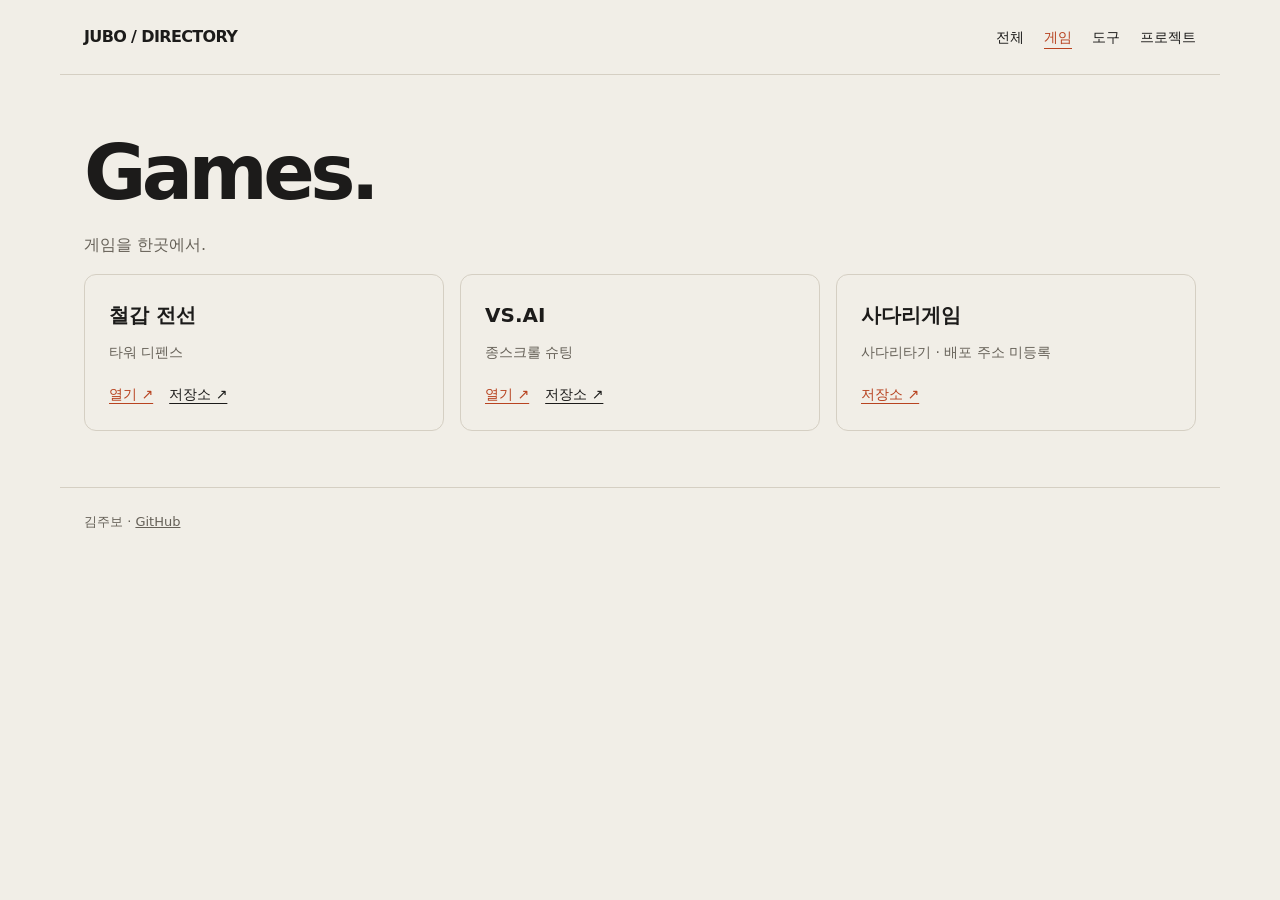
==== games/index.html @ 974c372d "Organize project directory into games, tools and projects; nest portfolio and resume under tools" ====
<!doctype html><html lang="ko"><head><meta charset="utf-8"><meta name="viewport" content="width=device-width,initial-scale=1"><title>Games. — JUBO</title><meta name="description" content="게임을 한곳에서."><link rel="stylesheet" href="../catalog.css"></head><body><header><a href="../">JUBO / DIRECTORY</a><nav aria-label="용도별 메뉴"><a href="../">전체</a><a href="../games/" aria-current="page">게임</a><a href="../tools/">도구</a><a href="../projects/">프로젝트</a></nav></header><main><h1>Games.</h1><p class="intro">게임을 한곳에서.</p><div class="grid"><article class="item"><h3>철갑 전선</h3><p class="desc">타워 디펜스</p><div class="links"><a href="https://kimjubo.github.io/cheolgap-jeonseon/">열기 ↗</a><a href="https://github.com/kimjubo/cheolgap-jeonseon">저장소 ↗</a></div></article><article class="item"><h3>VS.AI</h3><p class="desc">종스크롤 슈팅</p><div class="links"><a href="https://kimjubo.github.io/vs-ai/">열기 ↗</a><a href="https://github.com/kimjubo/vs-ai">저장소 ↗</a></div></article><article class="item"><h3>사다리게임</h3><p class="desc">사다리타기 · 배포 주소 미등록</p><div class="links"><a href="https://github.com/kimjubo/laddergame">저장소 ↗</a></div></article></div></main><footer>김주보 · <a href="https://github.com/kimjubo">GitHub</a></footer></body></html>
---- catalog.css ----
:root{color-scheme:light;--bg:#f1eee7;--ink:#1c1b1a;--muted:#666158;--line:#d5cfc3;--accent:#b84320}*{box-sizing:border-box}body{margin:0;background:var(--bg);color:var(--ink);font:16px/1.6 system-ui,-apple-system,sans-serif}a{color:inherit}header,main,footer{max-width:1160px;margin:auto;padding:24px}header{display:flex;align-items:center;justify-content:space-between;gap:20px;border-bottom:1px solid var(--line)}header>a{font-weight:800;letter-spacing:-.04em;text-decoration:none}nav{display:flex;flex-wrap:wrap;gap:20px;font-size:14px}nav a{text-decoration:none}nav a[aria-current=page]{color:var(--accent);text-decoration:underline;text-underline-offset:6px}main{padding-top:56px;padding-bottom:56px}h1{font-size:clamp(38px,8vw,76px);line-height:1.1;letter-spacing:-.06em;margin:0 0 18px}h2{font-size:20px;margin:40px 0 16px}.intro,small,.desc{color:var(--muted)}.grid{display:grid;grid-template-columns:repeat(auto-fit,minmax(min(100%,260px),1fr));gap:16px}.item{padding:24px;border:1px solid var(--line);border-radius:12px;min-width:0;display:flex;flex-direction:column}.item h3{margin:0 0 10px;font-size:20px}.item p{margin:0 0 20px;font-size:14px}.links{margin-top:auto;display:flex;flex-wrap:wrap;gap:16px;font-size:14px}.links a{text-underline-offset:4px}.links a:first-child{color:var(--accent)}footer{border-top:1px solid var(--line);font-size:13px;color:var(--muted)}a:focus-visible{outline:3px solid var(--accent);outline-offset:5px}@media(max-width:480px){header{align-items:flex-start;flex-direction:column;gap:14px}header,main,footer{padding-left:20px;padding-right:20px}main{padding-top:36px}nav{gap:18px}}
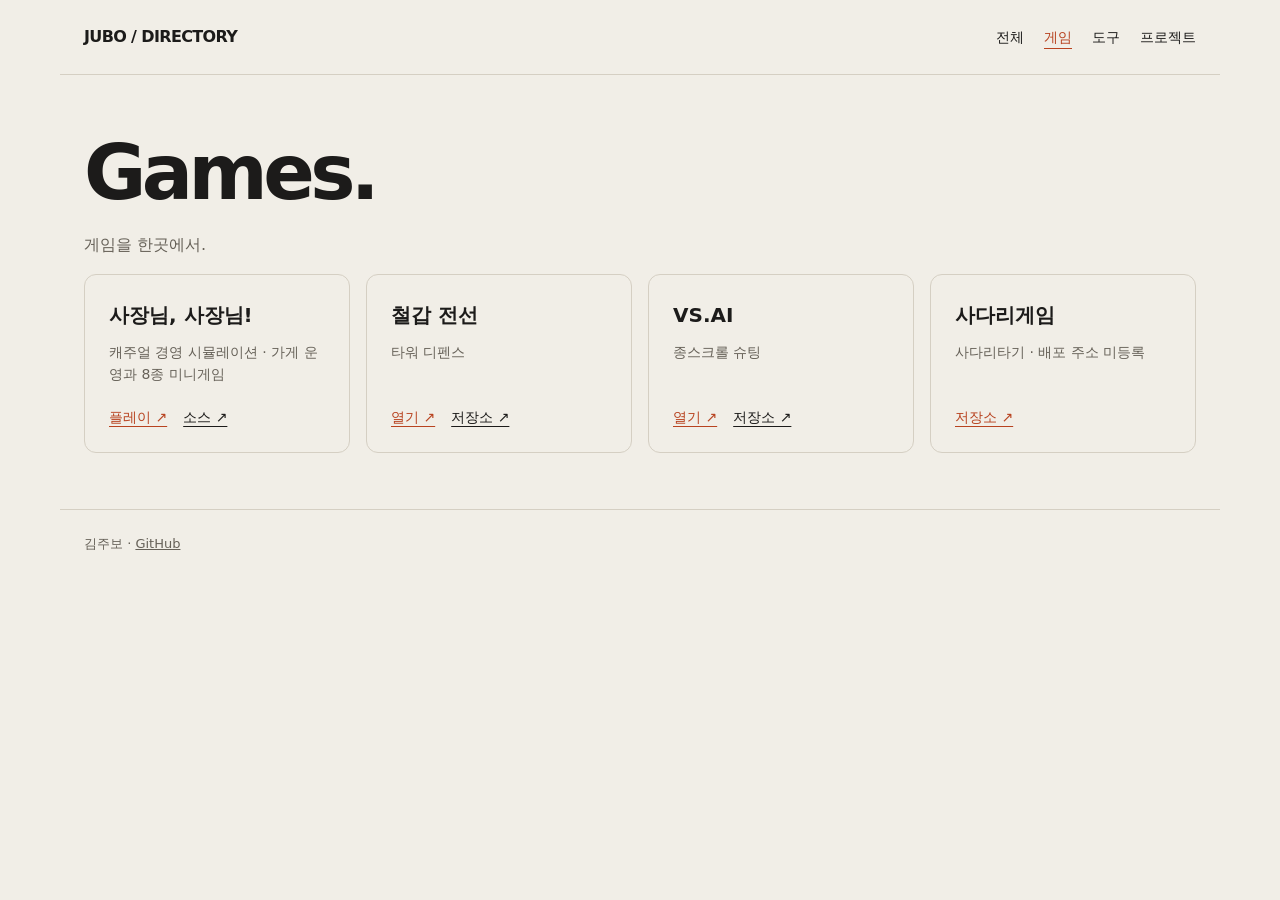
==== commit 228f3cea: "Add 사장님 사장님 browser management game with eight minigames" ====
--- a/games/index.html
+++ b/games/index.html
@@ -1 +1 @@
-<!doctype html><html lang="ko"><head><meta charset="utf-8"><meta name="viewport" content="width=device-width,initial-scale=1"><title>Games. — JUBO</title><meta name="description" content="게임을 한곳에서."><link rel="stylesheet" href="../catalog.css"></head><body><header><a href="../">JUBO / DIRECTORY</a><nav aria-label="용도별 메뉴"><a href="../">전체</a><a href="../games/" aria-current="page">게임</a><a href="../tools/">도구</a><a href="../projects/">프로젝트</a></nav></header><main><h1>Games.</h1><p class="intro">게임을 한곳에서.</p><div class="grid"><article class="item"><h3>철갑 전선</h3><p class="desc">타워 디펜스</p><div class="links"><a href="https://kimjubo.github.io/cheolgap-jeonseon/">열기 ↗</a><a href="https://github.com/kimjubo/cheolgap-jeonseon">저장소 ↗</a></div></article><article class="item"><h3>VS.AI</h3><p class="desc">종스크롤 슈팅</p><div class="links"><a href="https://kimjubo.github.io/vs-ai/">열기 ↗</a><a href="https://github.com/kimjubo/vs-ai">저장소 ↗</a></div></article><article class="item"><h3>사다리게임</h3><p class="desc">사다리타기 · 배포 주소 미등록</p><div class="links"><a href="https://github.com/kimjubo/laddergame">저장소 ↗</a></div></article></div></main><footer>김주보 · <a href="https://github.com/kimjubo">GitHub</a></footer></body></html>+<!doctype html><html lang="ko"><head><meta charset="utf-8"><meta name="viewport" content="width=device-width,initial-scale=1"><title>Games. — JUBO</title><meta name="description" content="게임을 한곳에서."><link rel="stylesheet" href="../catalog.css"></head><body><header><a href="../">JUBO / DIRECTORY</a><nav aria-label="용도별 메뉴"><a href="../">전체</a><a href="../games/" aria-current="page">게임</a><a href="../tools/">도구</a><a href="../projects/">프로젝트</a></nav></header><main><h1>Games.</h1><p class="intro">게임을 한곳에서.</p><div class="grid"><article class="item"><h3>사장님, 사장님!</h3><p class="desc">캐주얼 경영 시뮬레이션 · 가게 운영과 8종 미니게임</p><div class="links"><a href="./boss/">플레이 ↗</a><a href="https://github.com/kimjubo/jubo-tools/tree/main/games/boss">소스 ↗</a></div></article><article class="item"><h3>철갑 전선</h3><p class="desc">타워 디펜스</p><div class="links"><a href="https://kimjubo.github.io/cheolgap-jeonseon/">열기 ↗</a><a href="https://github.com/kimjubo/cheolgap-jeonseon">저장소 ↗</a></div></article><article class="item"><h3>VS.AI</h3><p class="desc">종스크롤 슈팅</p><div class="links"><a href="https://kimjubo.github.io/vs-ai/">열기 ↗</a><a href="https://github.com/kimjubo/vs-ai">저장소 ↗</a></div></article><article class="item"><h3>사다리게임</h3><p class="desc">사다리타기 · 배포 주소 미등록</p><div class="links"><a href="https://github.com/kimjubo/laddergame">저장소 ↗</a></div></article></div></main><footer>김주보 · <a href="https://github.com/kimjubo">GitHub</a></footer></body></html>
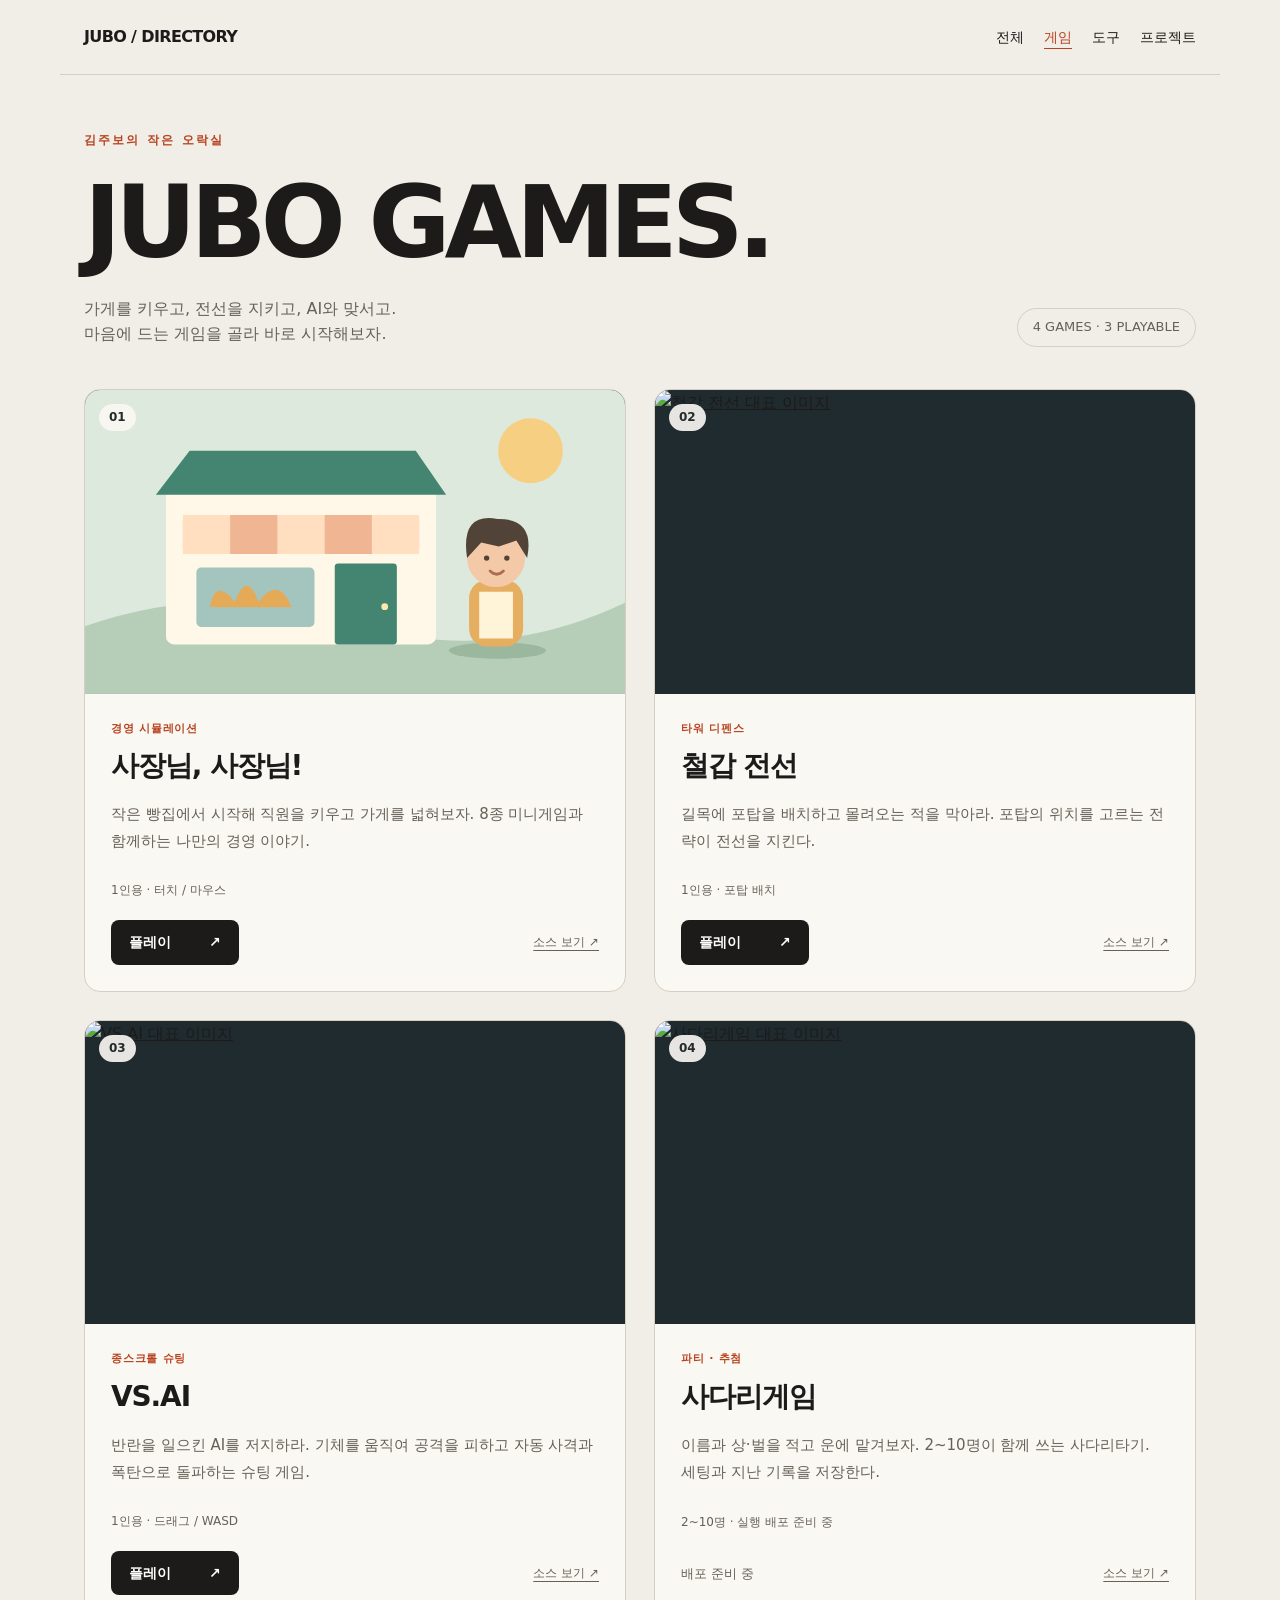
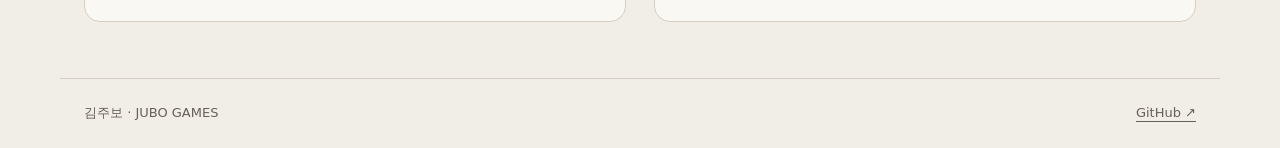
==== commit 32d94e95: "Redesign games hub with thumbnails, descriptions and play links" ====
--- a/games/index.html
+++ b/games/index.html
@@ -1 +1,10 @@
-<!doctype html><html lang="ko"><head><meta charset="utf-8"><meta name="viewport" content="width=device-width,initial-scale=1"><title>Games. — JUBO</title><meta name="description" content="게임을 한곳에서."><link rel="stylesheet" href="../catalog.css"></head><body><header><a href="../">JUBO / DIRECTORY</a><nav aria-label="용도별 메뉴"><a href="../">전체</a><a href="../games/" aria-current="page">게임</a><a href="../tools/">도구</a><a href="../projects/">프로젝트</a></nav></header><main><h1>Games.</h1><p class="intro">게임을 한곳에서.</p><div class="grid"><article class="item"><h3>사장님, 사장님!</h3><p class="desc">캐주얼 경영 시뮬레이션 · 가게 운영과 8종 미니게임</p><div class="links"><a href="./boss/">플레이 ↗</a><a href="https://github.com/kimjubo/jubo-tools/tree/main/games/boss">소스 ↗</a></div></article><article class="item"><h3>철갑 전선</h3><p class="desc">타워 디펜스</p><div class="links"><a href="https://kimjubo.github.io/cheolgap-jeonseon/">열기 ↗</a><a href="https://github.com/kimjubo/cheolgap-jeonseon">저장소 ↗</a></div></article><article class="item"><h3>VS.AI</h3><p class="desc">종스크롤 슈팅</p><div class="links"><a href="https://kimjubo.github.io/vs-ai/">열기 ↗</a><a href="https://github.com/kimjubo/vs-ai">저장소 ↗</a></div></article><article class="item"><h3>사다리게임</h3><p class="desc">사다리타기 · 배포 주소 미등록</p><div class="links"><a href="https://github.com/kimjubo/laddergame">저장소 ↗</a></div></article></div></main><footer>김주보 · <a href="https://github.com/kimjubo">GitHub</a></footer></body></html>+<!doctype html>
+<html lang="ko"><head><meta charset="utf-8"><meta name="viewport" content="width=device-width,initial-scale=1"><title>JUBO GAMES · 김주보의 웹게임 모음</title><meta name="description" content="사장님, 사장님! · 철갑 전선 · VS.AI · 사다리게임. 김주보의 웹게임을 한곳에서 만나보자."><meta name="theme-color" content="#f1eee7"><link rel="stylesheet" href="../catalog.css"><style>
+header,main,footer{max-width:1160px}.masthead{display:flex;align-items:end;justify-content:space-between;gap:24px;margin-bottom:42px}.eyebrow{font-size:12px;letter-spacing:.18em;font-weight:750;color:var(--accent);margin:0 0 18px}h1{font-size:clamp(48px,9vw,100px);margin-bottom:18px}.intro{margin:0;max-width:510px;font-size:16px}.count{white-space:nowrap;font-size:13px;color:var(--muted);border:1px solid var(--line);padding:8px 15px;border-radius:30px}.games-grid{display:grid;grid-template-columns:repeat(2,minmax(0,1fr));gap:28px}.game{border:1px solid var(--line);border-radius:16px;overflow:hidden;background:#faf8f3;min-width:0;display:flex;flex-direction:column}.cover{display:block;position:relative;aspect-ratio:16/9;background:#202b30;overflow:hidden}.cover img,.cover svg{display:block;width:100%;height:100%;object-fit:cover;transition:transform .25s}.cover:hover img,.cover:hover svg{transform:scale(1.025)}.number{position:absolute;top:14px;left:14px;border-radius:20px;padding:4px 10px;background:#faf8f3e8;color:#252b28;font-size:12px;font-weight:800}.details{padding:26px;display:flex;flex:1;flex-direction:column}.genre{font-size:11px;font-weight:750;letter-spacing:.07em;color:var(--accent)}.game h2{font-size:28px;letter-spacing:-.04em;margin:7px 0 12px}.desc{font-size:15px;line-height:1.8;margin:0 0 18px}.hint{font-size:12px;color:var(--muted);margin:auto 0 20px;padding-top:8px}.actions{display:flex;align-items:center;justify-content:space-between;gap:16px}.play{display:flex;justify-content:space-between;gap:38px;align-items:center;padding:11px 18px;background:var(--ink);color:#fff;text-decoration:none;border-radius:8px;font-size:14px;font-weight:650}.play:hover{background:var(--accent)}.source{font-size:12px;color:var(--muted);text-underline-offset:4px}.pending{font-size:13px;color:var(--muted);padding:11px 0}footer{display:flex;justify-content:space-between;gap:20px}footer a{text-underline-offset:4px}@media(max-width:640px){.masthead{align-items:start;flex-direction:column;gap:18px;margin-bottom:28px}.games-grid{grid-template-columns:1fr;gap:22px}.details{padding:22px}.game h2{font-size:25px}main{padding-top:36px;padding-bottom:40px}.intro{font-size:14px}footer{flex-wrap:wrap}}@media(prefers-reduced-motion:reduce){.cover img,.cover svg{transition:none}}
+</style></head><body>
+<header><a href="../">JUBO / DIRECTORY</a><nav aria-label="용도별 메뉴"><a href="../">전체</a><a href="./" aria-current="page">게임</a><a href="../tools/">도구</a><a href="../projects/">프로젝트</a></nav></header>
+<main><div class="masthead"><div><p class="eyebrow">김주보의 작은 오락실</p><h1>JUBO GAMES.</h1><p class="intro">가게를 키우고, 전선을 지키고, AI와 맞서고.<br>마음에 드는 게임을 골라 바로 시작해보자.</p></div><span class="count">4 GAMES · 3 PLAYABLE</span></div><section class="games-grid" aria-label="게임 목록"><article class="game"><a class="cover" href="./boss/" aria-label="사장님, 사장님! 플레이"><svg xmlns="http://www.w3.org/2000/svg" viewBox="0 0 800 450" role="img" aria-label="작은 빵집과 사장 캐릭터를 그린 대표 일러스트"><rect width="800" height="450" fill="#dce9dc"/><circle cx="660" cy="90" r="48" fill="#f6cf83"/><path d="M0 350Q200 280 400 345T800 315V450H0" fill="#b6ceb7"/><rect x="120" y="147" width="400" height="230" rx="12" fill="#fff8e9"/><path d="M105 155L155 90H490L535 155" fill="#448572"/><rect x="145" y="185" width="350" height="58" rx="8" fill="#f0b694"/><path d="M145 185h70v58h-70m140-58h70v58h-70m140-58h70v58h-70" fill="#ffdfbf"/><rect x="165" y="263" width="175" height="88" rx="7" fill="#a4c5be"/><path d="M185 322q8-45 37-8q18-48 35 0q30-40 49 8" fill="#e5aa57"/><rect x="370" y="257" width="92" height="120" rx="5" fill="#448572"/><circle cx="444" cy="321" r="5" fill="#ffe8ad"/><ellipse cx="611" cy="386" rx="72" ry="12" fill="#9bb79e"/><rect x="569" y="282" width="80" height="98" rx="26" fill="#e5ae60"/><path d="M584 299h50v69h-50" fill="#fff3d8"/><circle cx="609" cy="249" r="43" fill="#f3c9a8"/><path d="M566 249q-10-68 45-58q56-1 44 58l-16-26-26 9-26-6" fill="#514338"/><circle cx="595" cy="249" r="4" fill="#514338"/><circle cx="625" cy="249" r="4" fill="#514338"/><path d="M600 268q10 10 20 0" fill="none" stroke="#a96d50" stroke-width="4" stroke-linecap="round"/></svg><span class="number">01</span></a><div class="details"><span class="genre">경영 시뮬레이션</span><h2>사장님, 사장님!</h2><p class="desc">작은 빵집에서 시작해 직원을 키우고 가게를 넓혀보자. 8종 미니게임과 함께하는 나만의 경영 이야기.</p><p class="hint">1인용 · 터치 / 마우스</p><div class="actions"><a class="play" href="./boss/">플레이 <span aria-hidden="true">↗</span></a><a class="source" href="https://github.com/kimjubo/jubo-tools/tree/main/games/boss">소스 보기 ↗</a></div></div></article>
+<article class="game"><a class="cover" href="https://kimjubo.github.io/cheolgap-jeonseon/" aria-label="철갑 전선 플레이"><img src="https://raw.githubusercontent.com/kimjubo/cheolgap-jeonseon/main/og.jpg" alt="철갑 전선 대표 이미지" width="800" height="450" loading="lazy"><span class="number">02</span></a><div class="details"><span class="genre">타워 디펜스</span><h2>철갑 전선</h2><p class="desc">길목에 포탑을 배치하고 몰려오는 적을 막아라. 포탑의 위치를 고르는 전략이 전선을 지킨다.</p><p class="hint">1인용 · 포탑 배치</p><div class="actions"><a class="play" href="https://kimjubo.github.io/cheolgap-jeonseon/">플레이 <span aria-hidden="true">↗</span></a><a class="source" href="https://github.com/kimjubo/cheolgap-jeonseon">소스 보기 ↗</a></div></div></article>
+<article class="game"><a class="cover" href="https://kimjubo.github.io/vs-ai/" aria-label="VS.AI 플레이"><img src="https://raw.githubusercontent.com/kimjubo/vs-ai/main/public/art/cover.jpg" alt="VS.AI 대표 이미지" width="800" height="450" loading="lazy"><span class="number">03</span></a><div class="details"><span class="genre">종스크롤 슈팅</span><h2>VS.AI</h2><p class="desc">반란을 일으킨 AI를 저지하라. 기체를 움직여 공격을 피하고 자동 사격과 폭탄으로 돌파하는 슈팅 게임.</p><p class="hint">1인용 · 드래그 / WASD</p><div class="actions"><a class="play" href="https://kimjubo.github.io/vs-ai/">플레이 <span aria-hidden="true">↗</span></a><a class="source" href="https://github.com/kimjubo/vs-ai">소스 보기 ↗</a></div></div></article>
+<article class="game"><a class="cover" href="https://github.com/kimjubo/laddergame" aria-label="사다리게임 저장소 보기"><img src="https://raw.githubusercontent.com/kimjubo/laddergame/main/public/og.jpg" alt="사다리게임 대표 이미지" width="800" height="450" loading="lazy"><span class="number">04</span></a><div class="details"><span class="genre">파티 · 추첨</span><h2>사다리게임</h2><p class="desc">이름과 상·벌을 적고 운에 맡겨보자. 2~10명이 함께 쓰는 사다리타기. 세팅과 지난 기록을 저장한다.</p><p class="hint">2~10명 · 실행 배포 준비 중</p><div class="actions"><span class="pending">배포 준비 중</span><a class="source" href="https://github.com/kimjubo/laddergame">소스 보기 ↗</a></div></div></article></section></main>
+<footer><span>김주보 · JUBO GAMES</span><a href="https://github.com/kimjubo">GitHub ↗</a></footer></body></html>
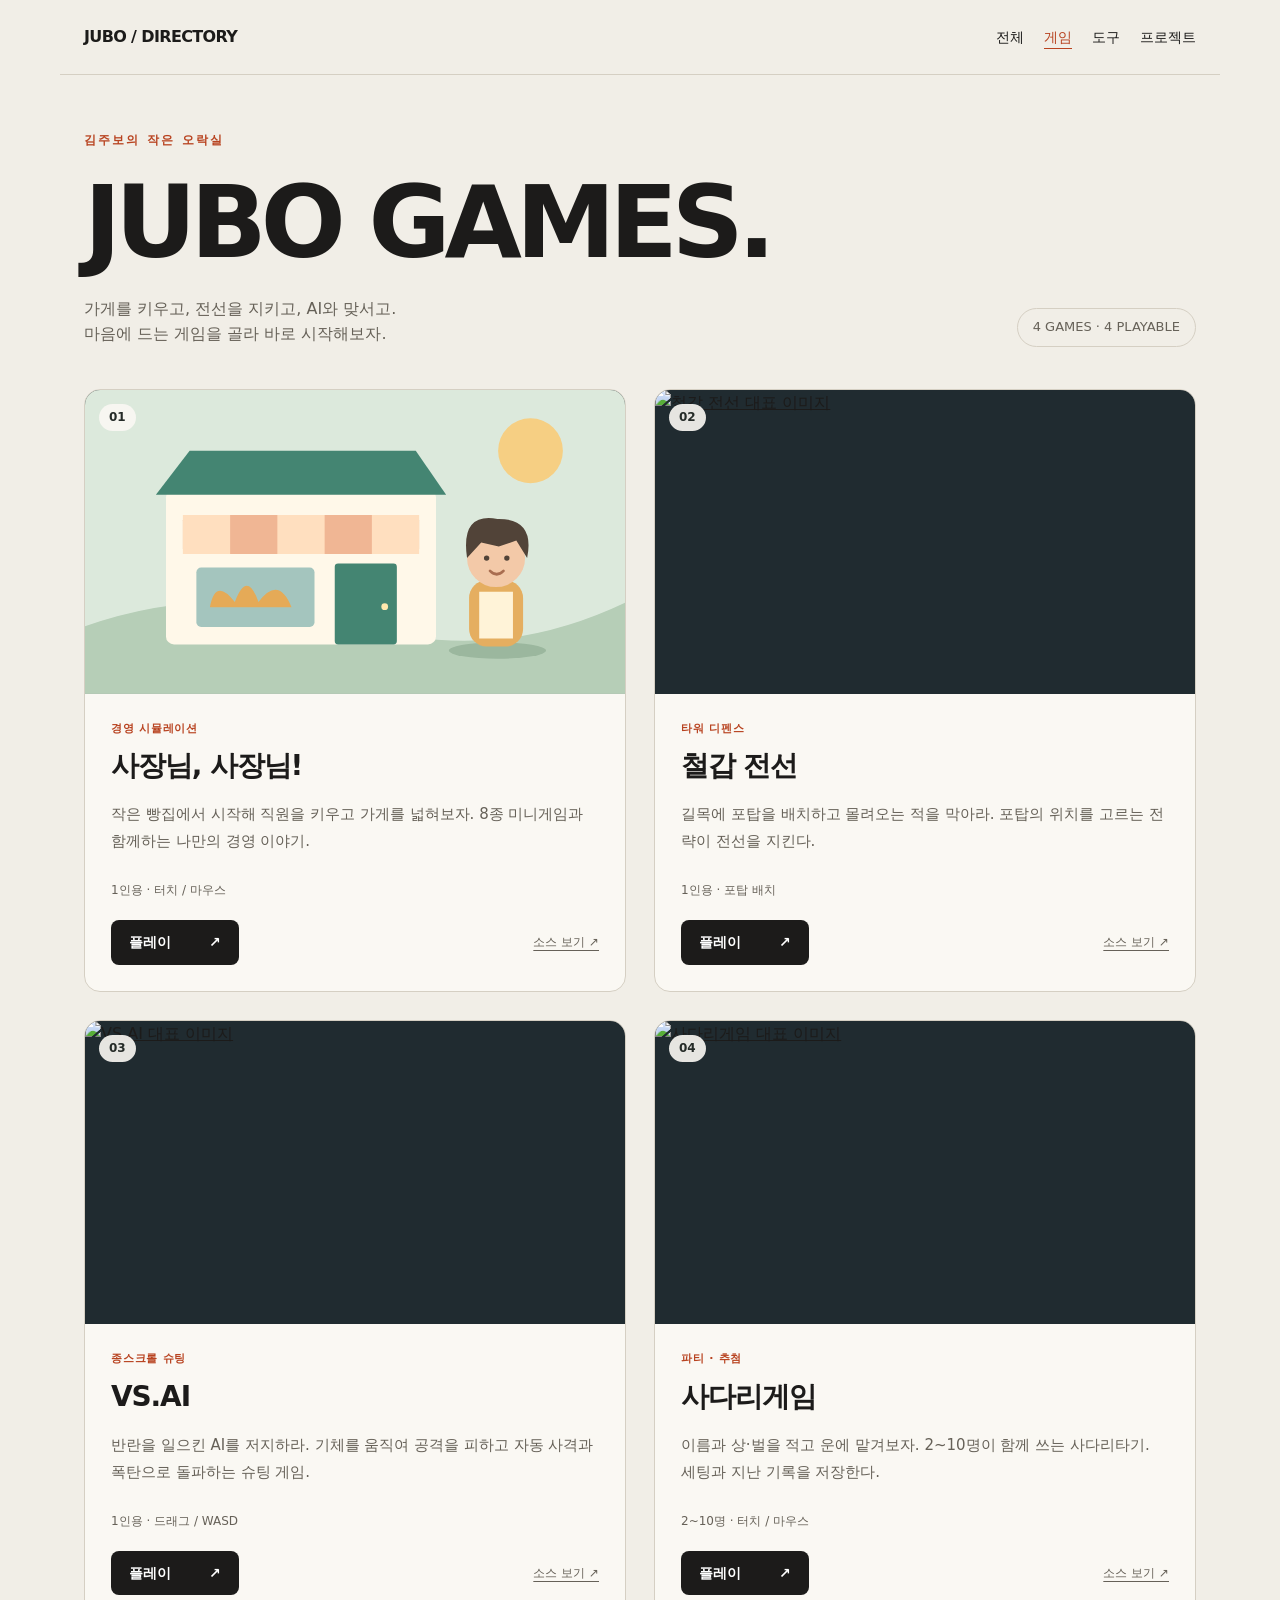
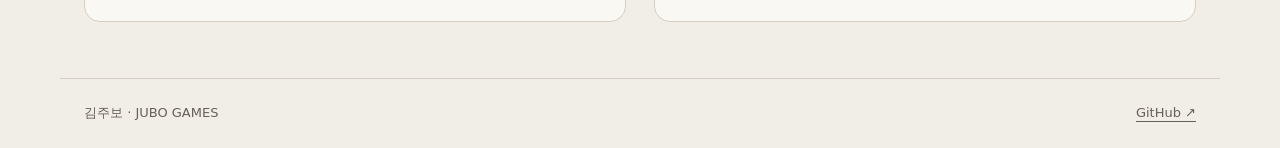
==== commit 34fcbb2d: "Deploy ladder game and enable play link in games hub" ====
--- a/games/index.html
+++ b/games/index.html
@@ -3,8 +3,8 @@
 header,main,footer{max-width:1160px}.masthead{display:flex;align-items:end;justify-content:space-between;gap:24px;margin-bottom:42px}.eyebrow{font-size:12px;letter-spacing:.18em;font-weight:750;color:var(--accent);margin:0 0 18px}h1{font-size:clamp(48px,9vw,100px);margin-bottom:18px}.intro{margin:0;max-width:510px;font-size:16px}.count{white-space:nowrap;font-size:13px;color:var(--muted);border:1px solid var(--line);padding:8px 15px;border-radius:30px}.games-grid{display:grid;grid-template-columns:repeat(2,minmax(0,1fr));gap:28px}.game{border:1px solid var(--line);border-radius:16px;overflow:hidden;background:#faf8f3;min-width:0;display:flex;flex-direction:column}.cover{display:block;position:relative;aspect-ratio:16/9;background:#202b30;overflow:hidden}.cover img,.cover svg{display:block;width:100%;height:100%;object-fit:cover;transition:transform .25s}.cover:hover img,.cover:hover svg{transform:scale(1.025)}.number{position:absolute;top:14px;left:14px;border-radius:20px;padding:4px 10px;background:#faf8f3e8;color:#252b28;font-size:12px;font-weight:800}.details{padding:26px;display:flex;flex:1;flex-direction:column}.genre{font-size:11px;font-weight:750;letter-spacing:.07em;color:var(--accent)}.game h2{font-size:28px;letter-spacing:-.04em;margin:7px 0 12px}.desc{font-size:15px;line-height:1.8;margin:0 0 18px}.hint{font-size:12px;color:var(--muted);margin:auto 0 20px;padding-top:8px}.actions{display:flex;align-items:center;justify-content:space-between;gap:16px}.play{display:flex;justify-content:space-between;gap:38px;align-items:center;padding:11px 18px;background:var(--ink);color:#fff;text-decoration:none;border-radius:8px;font-size:14px;font-weight:650}.play:hover{background:var(--accent)}.source{font-size:12px;color:var(--muted);text-underline-offset:4px}.pending{font-size:13px;color:var(--muted);padding:11px 0}footer{display:flex;justify-content:space-between;gap:20px}footer a{text-underline-offset:4px}@media(max-width:640px){.masthead{align-items:start;flex-direction:column;gap:18px;margin-bottom:28px}.games-grid{grid-template-columns:1fr;gap:22px}.details{padding:22px}.game h2{font-size:25px}main{padding-top:36px;padding-bottom:40px}.intro{font-size:14px}footer{flex-wrap:wrap}}@media(prefers-reduced-motion:reduce){.cover img,.cover svg{transition:none}}
 </style></head><body>
 <header><a href="../">JUBO / DIRECTORY</a><nav aria-label="용도별 메뉴"><a href="../">전체</a><a href="./" aria-current="page">게임</a><a href="../tools/">도구</a><a href="../projects/">프로젝트</a></nav></header>
-<main><div class="masthead"><div><p class="eyebrow">김주보의 작은 오락실</p><h1>JUBO GAMES.</h1><p class="intro">가게를 키우고, 전선을 지키고, AI와 맞서고.<br>마음에 드는 게임을 골라 바로 시작해보자.</p></div><span class="count">4 GAMES · 3 PLAYABLE</span></div><section class="games-grid" aria-label="게임 목록"><article class="game"><a class="cover" href="./boss/" aria-label="사장님, 사장님! 플레이"><svg xmlns="http://www.w3.org/2000/svg" viewBox="0 0 800 450" role="img" aria-label="작은 빵집과 사장 캐릭터를 그린 대표 일러스트"><rect width="800" height="450" fill="#dce9dc"/><circle cx="660" cy="90" r="48" fill="#f6cf83"/><path d="M0 350Q200 280 400 345T800 315V450H0" fill="#b6ceb7"/><rect x="120" y="147" width="400" height="230" rx="12" fill="#fff8e9"/><path d="M105 155L155 90H490L535 155" fill="#448572"/><rect x="145" y="185" width="350" height="58" rx="8" fill="#f0b694"/><path d="M145 185h70v58h-70m140-58h70v58h-70m140-58h70v58h-70" fill="#ffdfbf"/><rect x="165" y="263" width="175" height="88" rx="7" fill="#a4c5be"/><path d="M185 322q8-45 37-8q18-48 35 0q30-40 49 8" fill="#e5aa57"/><rect x="370" y="257" width="92" height="120" rx="5" fill="#448572"/><circle cx="444" cy="321" r="5" fill="#ffe8ad"/><ellipse cx="611" cy="386" rx="72" ry="12" fill="#9bb79e"/><rect x="569" y="282" width="80" height="98" rx="26" fill="#e5ae60"/><path d="M584 299h50v69h-50" fill="#fff3d8"/><circle cx="609" cy="249" r="43" fill="#f3c9a8"/><path d="M566 249q-10-68 45-58q56-1 44 58l-16-26-26 9-26-6" fill="#514338"/><circle cx="595" cy="249" r="4" fill="#514338"/><circle cx="625" cy="249" r="4" fill="#514338"/><path d="M600 268q10 10 20 0" fill="none" stroke="#a96d50" stroke-width="4" stroke-linecap="round"/></svg><span class="number">01</span></a><div class="details"><span class="genre">경영 시뮬레이션</span><h2>사장님, 사장님!</h2><p class="desc">작은 빵집에서 시작해 직원을 키우고 가게를 넓혀보자. 8종 미니게임과 함께하는 나만의 경영 이야기.</p><p class="hint">1인용 · 터치 / 마우스</p><div class="actions"><a class="play" href="./boss/">플레이 <span aria-hidden="true">↗</span></a><a class="source" href="https://github.com/kimjubo/jubo-tools/tree/main/games/boss">소스 보기 ↗</a></div></div></article>
+<main><div class="masthead"><div><p class="eyebrow">김주보의 작은 오락실</p><h1>JUBO GAMES.</h1><p class="intro">가게를 키우고, 전선을 지키고, AI와 맞서고.<br>마음에 드는 게임을 골라 바로 시작해보자.</p></div><span class="count">4 GAMES · 4 PLAYABLE</span></div><section class="games-grid" aria-label="게임 목록"><article class="game"><a class="cover" href="./boss/" aria-label="사장님, 사장님! 플레이"><svg xmlns="http://www.w3.org/2000/svg" viewBox="0 0 800 450" role="img" aria-label="작은 빵집과 사장 캐릭터를 그린 대표 일러스트"><rect width="800" height="450" fill="#dce9dc"/><circle cx="660" cy="90" r="48" fill="#f6cf83"/><path d="M0 350Q200 280 400 345T800 315V450H0" fill="#b6ceb7"/><rect x="120" y="147" width="400" height="230" rx="12" fill="#fff8e9"/><path d="M105 155L155 90H490L535 155" fill="#448572"/><rect x="145" y="185" width="350" height="58" rx="8" fill="#f0b694"/><path d="M145 185h70v58h-70m140-58h70v58h-70m140-58h70v58h-70" fill="#ffdfbf"/><rect x="165" y="263" width="175" height="88" rx="7" fill="#a4c5be"/><path d="M185 322q8-45 37-8q18-48 35 0q30-40 49 8" fill="#e5aa57"/><rect x="370" y="257" width="92" height="120" rx="5" fill="#448572"/><circle cx="444" cy="321" r="5" fill="#ffe8ad"/><ellipse cx="611" cy="386" rx="72" ry="12" fill="#9bb79e"/><rect x="569" y="282" width="80" height="98" rx="26" fill="#e5ae60"/><path d="M584 299h50v69h-50" fill="#fff3d8"/><circle cx="609" cy="249" r="43" fill="#f3c9a8"/><path d="M566 249q-10-68 45-58q56-1 44 58l-16-26-26 9-26-6" fill="#514338"/><circle cx="595" cy="249" r="4" fill="#514338"/><circle cx="625" cy="249" r="4" fill="#514338"/><path d="M600 268q10 10 20 0" fill="none" stroke="#a96d50" stroke-width="4" stroke-linecap="round"/></svg><span class="number">01</span></a><div class="details"><span class="genre">경영 시뮬레이션</span><h2>사장님, 사장님!</h2><p class="desc">작은 빵집에서 시작해 직원을 키우고 가게를 넓혀보자. 8종 미니게임과 함께하는 나만의 경영 이야기.</p><p class="hint">1인용 · 터치 / 마우스</p><div class="actions"><a class="play" href="./boss/">플레이 <span aria-hidden="true">↗</span></a><a class="source" href="https://github.com/kimjubo/jubo-tools/tree/main/games/boss">소스 보기 ↗</a></div></div></article>
 <article class="game"><a class="cover" href="https://kimjubo.github.io/cheolgap-jeonseon/" aria-label="철갑 전선 플레이"><img src="https://raw.githubusercontent.com/kimjubo/cheolgap-jeonseon/main/og.jpg" alt="철갑 전선 대표 이미지" width="800" height="450" loading="lazy"><span class="number">02</span></a><div class="details"><span class="genre">타워 디펜스</span><h2>철갑 전선</h2><p class="desc">길목에 포탑을 배치하고 몰려오는 적을 막아라. 포탑의 위치를 고르는 전략이 전선을 지킨다.</p><p class="hint">1인용 · 포탑 배치</p><div class="actions"><a class="play" href="https://kimjubo.github.io/cheolgap-jeonseon/">플레이 <span aria-hidden="true">↗</span></a><a class="source" href="https://github.com/kimjubo/cheolgap-jeonseon">소스 보기 ↗</a></div></div></article>
 <article class="game"><a class="cover" href="https://kimjubo.github.io/vs-ai/" aria-label="VS.AI 플레이"><img src="https://raw.githubusercontent.com/kimjubo/vs-ai/main/public/art/cover.jpg" alt="VS.AI 대표 이미지" width="800" height="450" loading="lazy"><span class="number">03</span></a><div class="details"><span class="genre">종스크롤 슈팅</span><h2>VS.AI</h2><p class="desc">반란을 일으킨 AI를 저지하라. 기체를 움직여 공격을 피하고 자동 사격과 폭탄으로 돌파하는 슈팅 게임.</p><p class="hint">1인용 · 드래그 / WASD</p><div class="actions"><a class="play" href="https://kimjubo.github.io/vs-ai/">플레이 <span aria-hidden="true">↗</span></a><a class="source" href="https://github.com/kimjubo/vs-ai">소스 보기 ↗</a></div></div></article>
-<article class="game"><a class="cover" href="https://github.com/kimjubo/laddergame" aria-label="사다리게임 저장소 보기"><img src="https://raw.githubusercontent.com/kimjubo/laddergame/main/public/og.jpg" alt="사다리게임 대표 이미지" width="800" height="450" loading="lazy"><span class="number">04</span></a><div class="details"><span class="genre">파티 · 추첨</span><h2>사다리게임</h2><p class="desc">이름과 상·벌을 적고 운에 맡겨보자. 2~10명이 함께 쓰는 사다리타기. 세팅과 지난 기록을 저장한다.</p><p class="hint">2~10명 · 실행 배포 준비 중</p><div class="actions"><span class="pending">배포 준비 중</span><a class="source" href="https://github.com/kimjubo/laddergame">소스 보기 ↗</a></div></div></article></section></main>
+<article class="game"><a class="cover" href="./ladder/" aria-label="사다리게임 플레이"><img src="https://raw.githubusercontent.com/kimjubo/laddergame/main/public/og.jpg" alt="사다리게임 대표 이미지" width="800" height="450" loading="lazy"><span class="number">04</span></a><div class="details"><span class="genre">파티 · 추첨</span><h2>사다리게임</h2><p class="desc">이름과 상·벌을 적고 운에 맡겨보자. 2~10명이 함께 쓰는 사다리타기. 세팅과 지난 기록을 저장한다.</p><p class="hint">2~10명 · 터치 / 마우스</p><div class="actions"><a class="play" href="./ladder/">플레이 <span aria-hidden="true">↗</span></a><a class="source" href="https://github.com/kimjubo/laddergame">소스 보기 ↗</a></div></div></article></section></main>
 <footer><span>김주보 · JUBO GAMES</span><a href="https://github.com/kimjubo">GitHub ↗</a></footer></body></html>
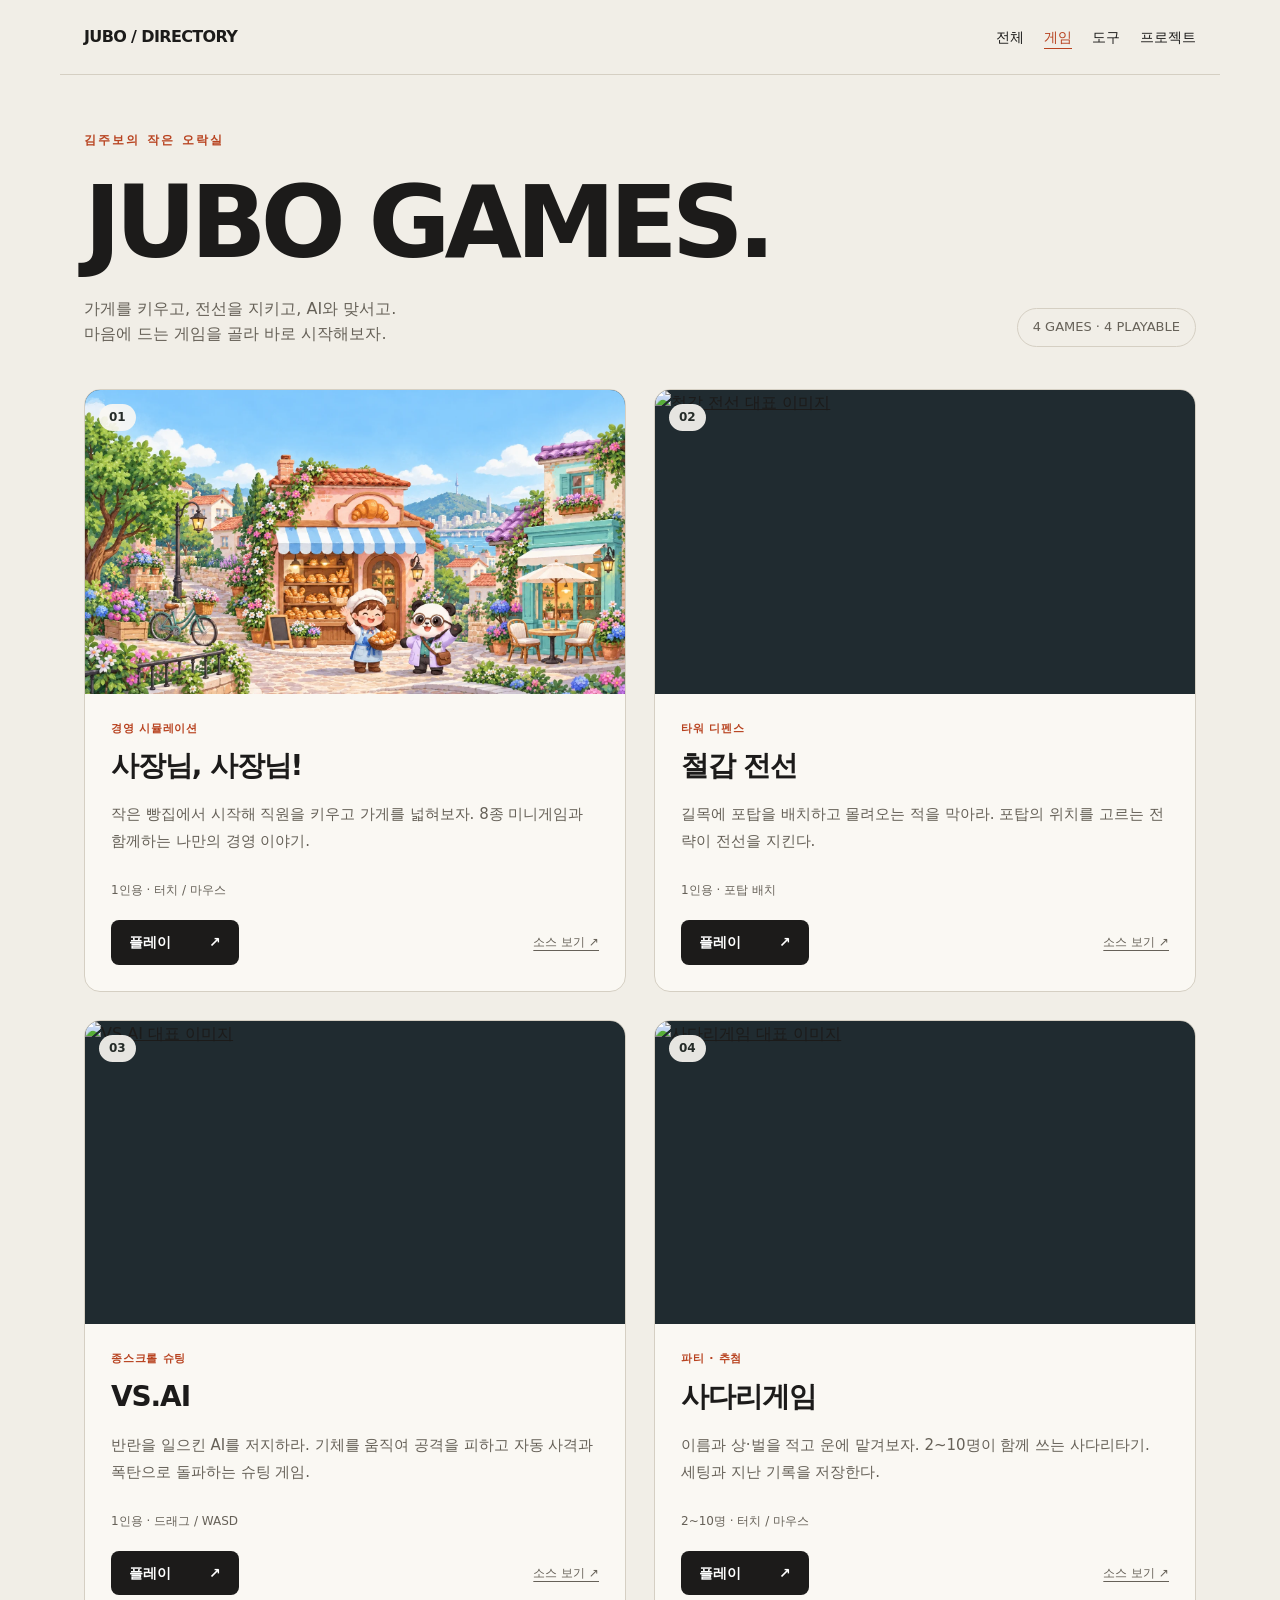
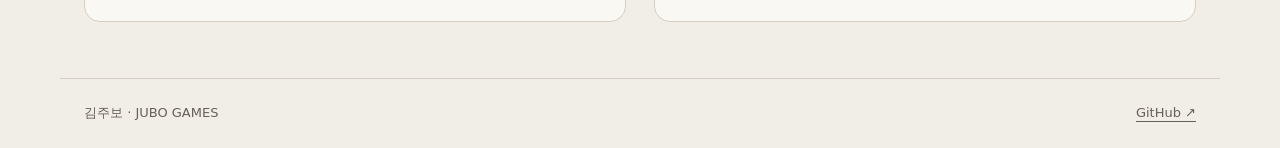
==== commit 395c76ab: "Add colorful illustrated characters, shops and neighborhood to boss game and hub" ====
--- a/games/index.html
+++ b/games/index.html
@@ -3,7 +3,7 @@
 header,main,footer{max-width:1160px}.masthead{display:flex;align-items:end;justify-content:space-between;gap:24px;margin-bottom:42px}.eyebrow{font-size:12px;letter-spacing:.18em;font-weight:750;color:var(--accent);margin:0 0 18px}h1{font-size:clamp(48px,9vw,100px);margin-bottom:18px}.intro{margin:0;max-width:510px;font-size:16px}.count{white-space:nowrap;font-size:13px;color:var(--muted);border:1px solid var(--line);padding:8px 15px;border-radius:30px}.games-grid{display:grid;grid-template-columns:repeat(2,minmax(0,1fr));gap:28px}.game{border:1px solid var(--line);border-radius:16px;overflow:hidden;background:#faf8f3;min-width:0;display:flex;flex-direction:column}.cover{display:block;position:relative;aspect-ratio:16/9;background:#202b30;overflow:hidden}.cover img,.cover svg{display:block;width:100%;height:100%;object-fit:cover;transition:transform .25s}.cover:hover img,.cover:hover svg{transform:scale(1.025)}.number{position:absolute;top:14px;left:14px;border-radius:20px;padding:4px 10px;background:#faf8f3e8;color:#252b28;font-size:12px;font-weight:800}.details{padding:26px;display:flex;flex:1;flex-direction:column}.genre{font-size:11px;font-weight:750;letter-spacing:.07em;color:var(--accent)}.game h2{font-size:28px;letter-spacing:-.04em;margin:7px 0 12px}.desc{font-size:15px;line-height:1.8;margin:0 0 18px}.hint{font-size:12px;color:var(--muted);margin:auto 0 20px;padding-top:8px}.actions{display:flex;align-items:center;justify-content:space-between;gap:16px}.play{display:flex;justify-content:space-between;gap:38px;align-items:center;padding:11px 18px;background:var(--ink);color:#fff;text-decoration:none;border-radius:8px;font-size:14px;font-weight:650}.play:hover{background:var(--accent)}.source{font-size:12px;color:var(--muted);text-underline-offset:4px}.pending{font-size:13px;color:var(--muted);padding:11px 0}footer{display:flex;justify-content:space-between;gap:20px}footer a{text-underline-offset:4px}@media(max-width:640px){.masthead{align-items:start;flex-direction:column;gap:18px;margin-bottom:28px}.games-grid{grid-template-columns:1fr;gap:22px}.details{padding:22px}.game h2{font-size:25px}main{padding-top:36px;padding-bottom:40px}.intro{font-size:14px}footer{flex-wrap:wrap}}@media(prefers-reduced-motion:reduce){.cover img,.cover svg{transition:none}}
 </style></head><body>
 <header><a href="../">JUBO / DIRECTORY</a><nav aria-label="용도별 메뉴"><a href="../">전체</a><a href="./" aria-current="page">게임</a><a href="../tools/">도구</a><a href="../projects/">프로젝트</a></nav></header>
-<main><div class="masthead"><div><p class="eyebrow">김주보의 작은 오락실</p><h1>JUBO GAMES.</h1><p class="intro">가게를 키우고, 전선을 지키고, AI와 맞서고.<br>마음에 드는 게임을 골라 바로 시작해보자.</p></div><span class="count">4 GAMES · 4 PLAYABLE</span></div><section class="games-grid" aria-label="게임 목록"><article class="game"><a class="cover" href="./boss/" aria-label="사장님, 사장님! 플레이"><svg xmlns="http://www.w3.org/2000/svg" viewBox="0 0 800 450" role="img" aria-label="작은 빵집과 사장 캐릭터를 그린 대표 일러스트"><rect width="800" height="450" fill="#dce9dc"/><circle cx="660" cy="90" r="48" fill="#f6cf83"/><path d="M0 350Q200 280 400 345T800 315V450H0" fill="#b6ceb7"/><rect x="120" y="147" width="400" height="230" rx="12" fill="#fff8e9"/><path d="M105 155L155 90H490L535 155" fill="#448572"/><rect x="145" y="185" width="350" height="58" rx="8" fill="#f0b694"/><path d="M145 185h70v58h-70m140-58h70v58h-70m140-58h70v58h-70" fill="#ffdfbf"/><rect x="165" y="263" width="175" height="88" rx="7" fill="#a4c5be"/><path d="M185 322q8-45 37-8q18-48 35 0q30-40 49 8" fill="#e5aa57"/><rect x="370" y="257" width="92" height="120" rx="5" fill="#448572"/><circle cx="444" cy="321" r="5" fill="#ffe8ad"/><ellipse cx="611" cy="386" rx="72" ry="12" fill="#9bb79e"/><rect x="569" y="282" width="80" height="98" rx="26" fill="#e5ae60"/><path d="M584 299h50v69h-50" fill="#fff3d8"/><circle cx="609" cy="249" r="43" fill="#f3c9a8"/><path d="M566 249q-10-68 45-58q56-1 44 58l-16-26-26 9-26-6" fill="#514338"/><circle cx="595" cy="249" r="4" fill="#514338"/><circle cx="625" cy="249" r="4" fill="#514338"/><path d="M600 268q10 10 20 0" fill="none" stroke="#a96d50" stroke-width="4" stroke-linecap="round"/></svg><span class="number">01</span></a><div class="details"><span class="genre">경영 시뮬레이션</span><h2>사장님, 사장님!</h2><p class="desc">작은 빵집에서 시작해 직원을 키우고 가게를 넓혀보자. 8종 미니게임과 함께하는 나만의 경영 이야기.</p><p class="hint">1인용 · 터치 / 마우스</p><div class="actions"><a class="play" href="./boss/">플레이 <span aria-hidden="true">↗</span></a><a class="source" href="https://github.com/kimjubo/jubo-tools/tree/main/games/boss">소스 보기 ↗</a></div></div></article>
+<main><div class="masthead"><div><p class="eyebrow">김주보의 작은 오락실</p><h1>JUBO GAMES.</h1><p class="intro">가게를 키우고, 전선을 지키고, AI와 맞서고.<br>마음에 드는 게임을 골라 바로 시작해보자.</p></div><span class="count">4 GAMES · 4 PLAYABLE</span></div><section class="games-grid" aria-label="게임 목록"><article class="game"><a class="cover" href="./boss/" aria-label="사장님, 사장님! 플레이"><img src="./boss/assets/neighborhood.webp" alt="알록달록한 빵집과 카페, 제빵사와 판다" width="1536" height="1024" fetchpriority="high" style="object-position:center 65%"><span class="number">01</span></a><div class="details"><span class="genre">경영 시뮬레이션</span><h2>사장님, 사장님!</h2><p class="desc">작은 빵집에서 시작해 직원을 키우고 가게를 넓혀보자. 8종 미니게임과 함께하는 나만의 경영 이야기.</p><p class="hint">1인용 · 터치 / 마우스</p><div class="actions"><a class="play" href="./boss/">플레이 <span aria-hidden="true">↗</span></a><a class="source" href="https://github.com/kimjubo/jubo-tools/tree/main/games/boss">소스 보기 ↗</a></div></div></article>
 <article class="game"><a class="cover" href="https://kimjubo.github.io/cheolgap-jeonseon/" aria-label="철갑 전선 플레이"><img src="https://raw.githubusercontent.com/kimjubo/cheolgap-jeonseon/main/og.jpg" alt="철갑 전선 대표 이미지" width="800" height="450" loading="lazy"><span class="number">02</span></a><div class="details"><span class="genre">타워 디펜스</span><h2>철갑 전선</h2><p class="desc">길목에 포탑을 배치하고 몰려오는 적을 막아라. 포탑의 위치를 고르는 전략이 전선을 지킨다.</p><p class="hint">1인용 · 포탑 배치</p><div class="actions"><a class="play" href="https://kimjubo.github.io/cheolgap-jeonseon/">플레이 <span aria-hidden="true">↗</span></a><a class="source" href="https://github.com/kimjubo/cheolgap-jeonseon">소스 보기 ↗</a></div></div></article>
 <article class="game"><a class="cover" href="https://kimjubo.github.io/vs-ai/" aria-label="VS.AI 플레이"><img src="https://raw.githubusercontent.com/kimjubo/vs-ai/main/public/art/cover.jpg" alt="VS.AI 대표 이미지" width="800" height="450" loading="lazy"><span class="number">03</span></a><div class="details"><span class="genre">종스크롤 슈팅</span><h2>VS.AI</h2><p class="desc">반란을 일으킨 AI를 저지하라. 기체를 움직여 공격을 피하고 자동 사격과 폭탄으로 돌파하는 슈팅 게임.</p><p class="hint">1인용 · 드래그 / WASD</p><div class="actions"><a class="play" href="https://kimjubo.github.io/vs-ai/">플레이 <span aria-hidden="true">↗</span></a><a class="source" href="https://github.com/kimjubo/vs-ai">소스 보기 ↗</a></div></div></article>
 <article class="game"><a class="cover" href="./ladder/" aria-label="사다리게임 플레이"><img src="https://raw.githubusercontent.com/kimjubo/laddergame/main/public/og.jpg" alt="사다리게임 대표 이미지" width="800" height="450" loading="lazy"><span class="number">04</span></a><div class="details"><span class="genre">파티 · 추첨</span><h2>사다리게임</h2><p class="desc">이름과 상·벌을 적고 운에 맡겨보자. 2~10명이 함께 쓰는 사다리타기. 세팅과 지난 기록을 저장한다.</p><p class="hint">2~10명 · 터치 / 마우스</p><div class="actions"><a class="play" href="./ladder/">플레이 <span aria-hidden="true">↗</span></a><a class="source" href="https://github.com/kimjubo/laddergame">소스 보기 ↗</a></div></div></article></section></main>
